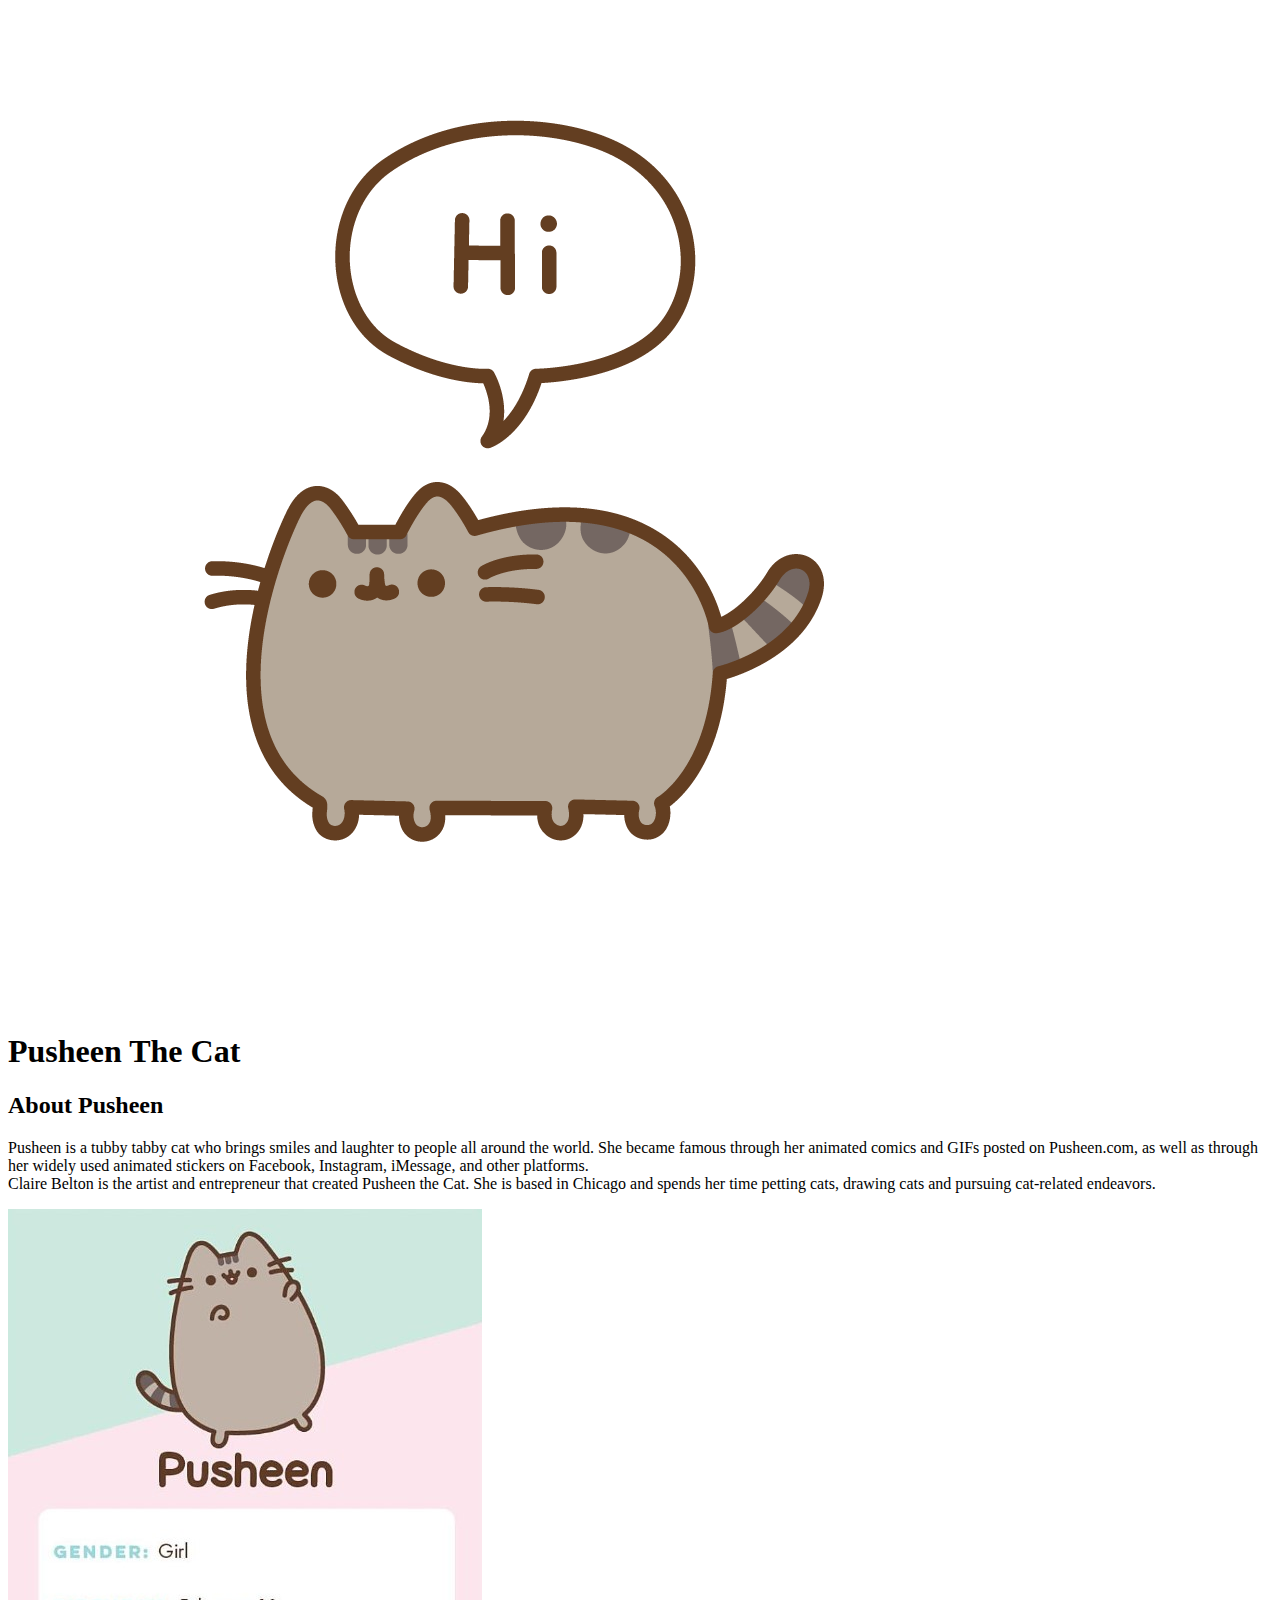
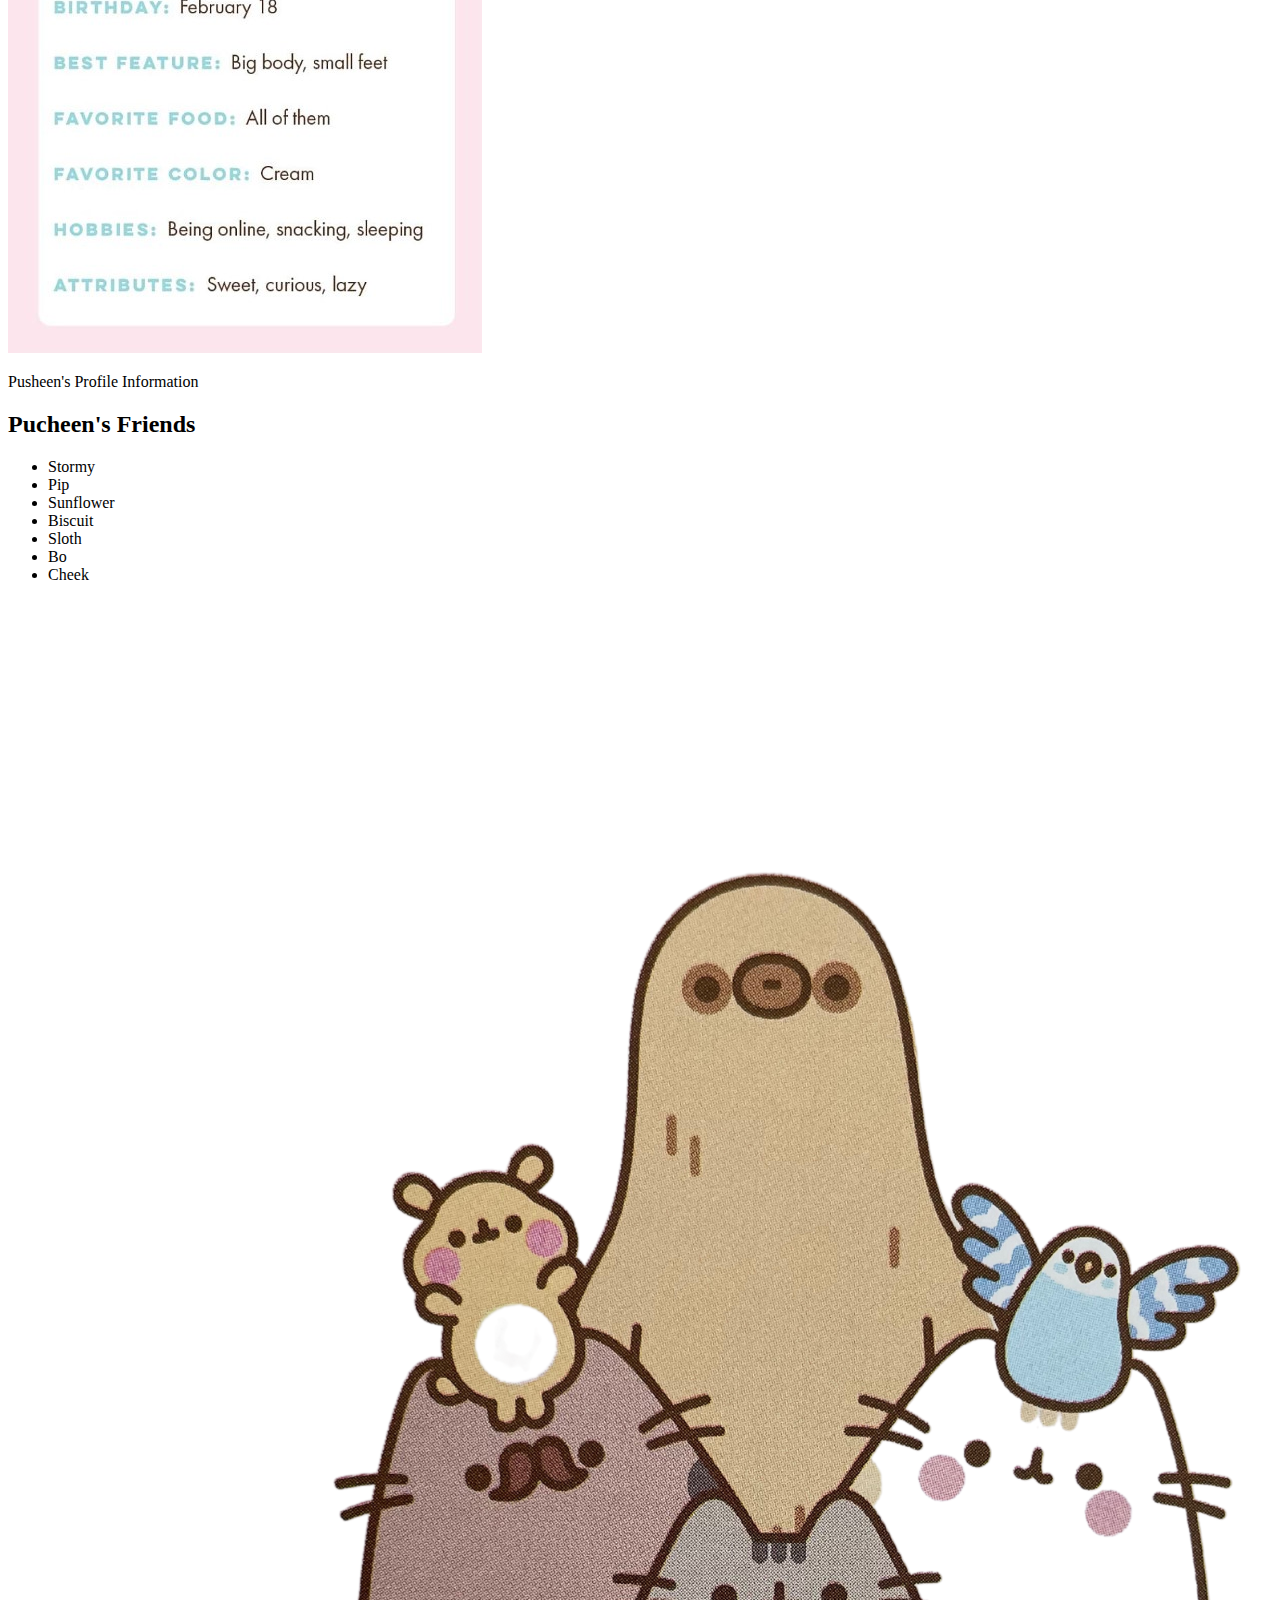
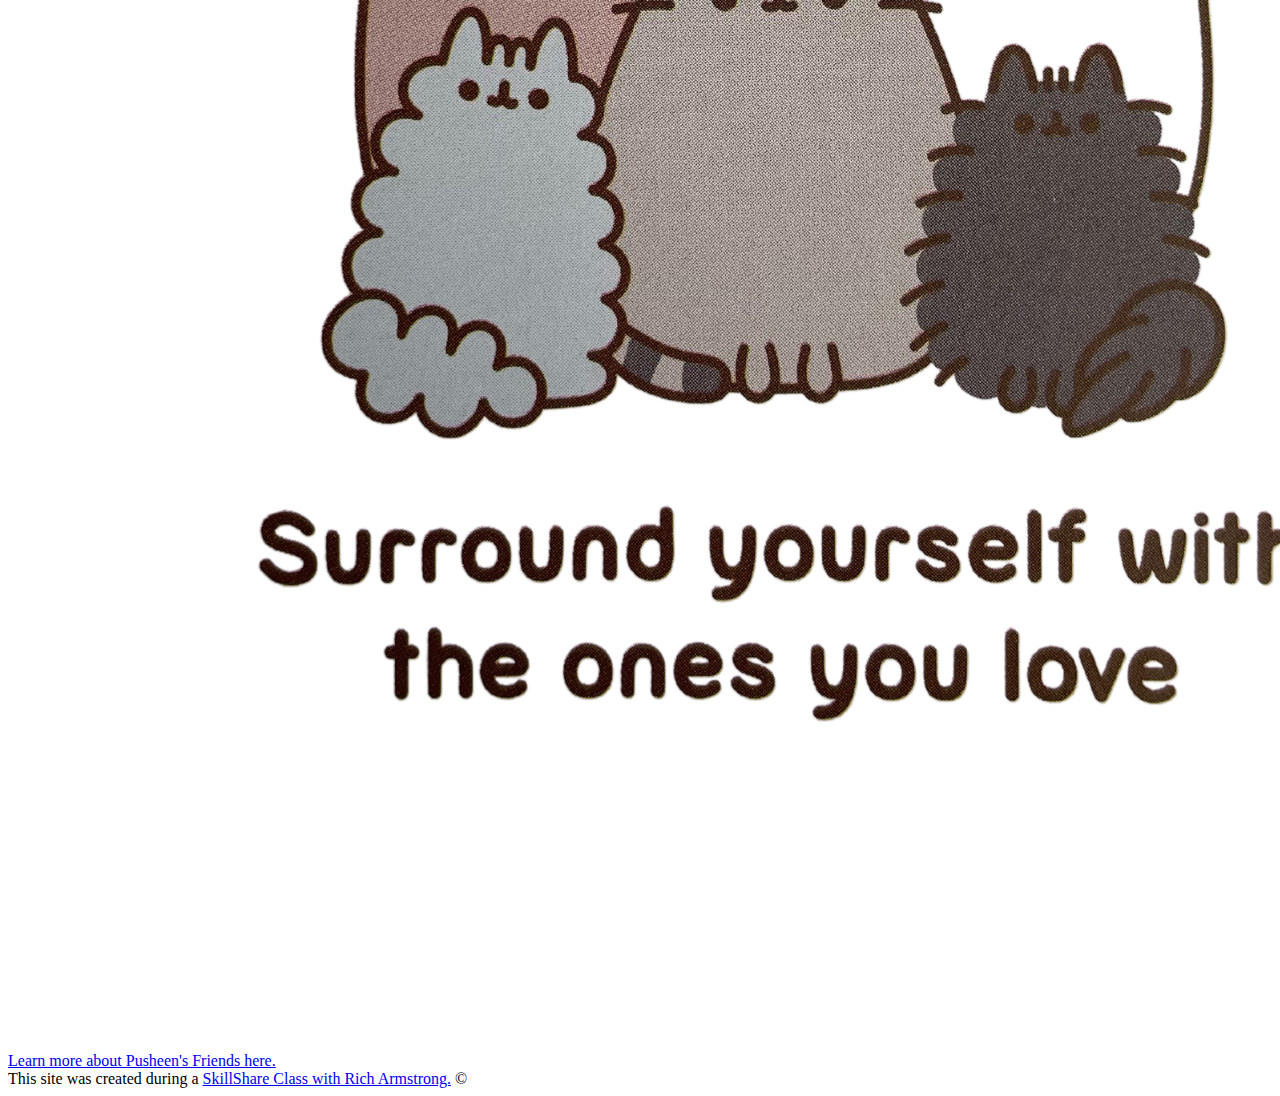
==== index.html @ 9980c14a "Added character's intex.html and some pictures" ====
<!DOCTYPE html>
<html>
<head>
	<meta charset="utf-8">
	<meta name="viewport" content="width=device-width, initial-scale=1">
	<title>Pusheen The Cat</title>
	<link rel="icon" href="img/pusheen-favicon.png"/>
</head>
<body>
	<!-- header element -->
	<header>
		<img src="img/pusheen-hi.png">
		<h1>Pusheen The Cat</h1>
	</header>

	<!-- main element -->
	<main>
		<!-- profile -->
		<h2>About Pusheen</h2>
		<p>Pusheen is a tubby tabby cat who brings smiles and laughter to people all around the world. She became famous through her animated comics and GIFs posted on Pusheen.com, as well as through her widely used animated stickers on Facebook, Instagram, iMessage, and other platforms. <br> 
		Claire Belton is the artist and entrepreneur that created Pusheen the Cat. She is based in Chicago and spends her time petting cats, drawing cats and pursuing cat-related endeavors. </p>
		<img src="img/pusheen-about.jpg">
		<p>Pusheen's Profile Information</p>

		<!-- friends -->

		<h2>Pucheen's Friends</h2>
		<ul>
			<li>Stormy</li>
			<li>Pip</li>
			<li>Sunflower</li>
			<li>Biscuit</li>
			<li>Sloth</li>
			<li>Bo</li>
			<li>Cheek </li>
		</ul>
		<img src="img/pusheen-friends.png"> <br>
		<a target="_blank" href="https://pusheen.com/characters">Learn more about Pusheen's Friends here.</a>
	</main>

<!-- Footer Element -->
<footer> This site was created during a <a target="_blank" href="https://www.skillshare.com/en/user/taptapkaboom"> SkillShare Class with Rich Armstrong.</a> &copy;</footer>

</body>
</html>
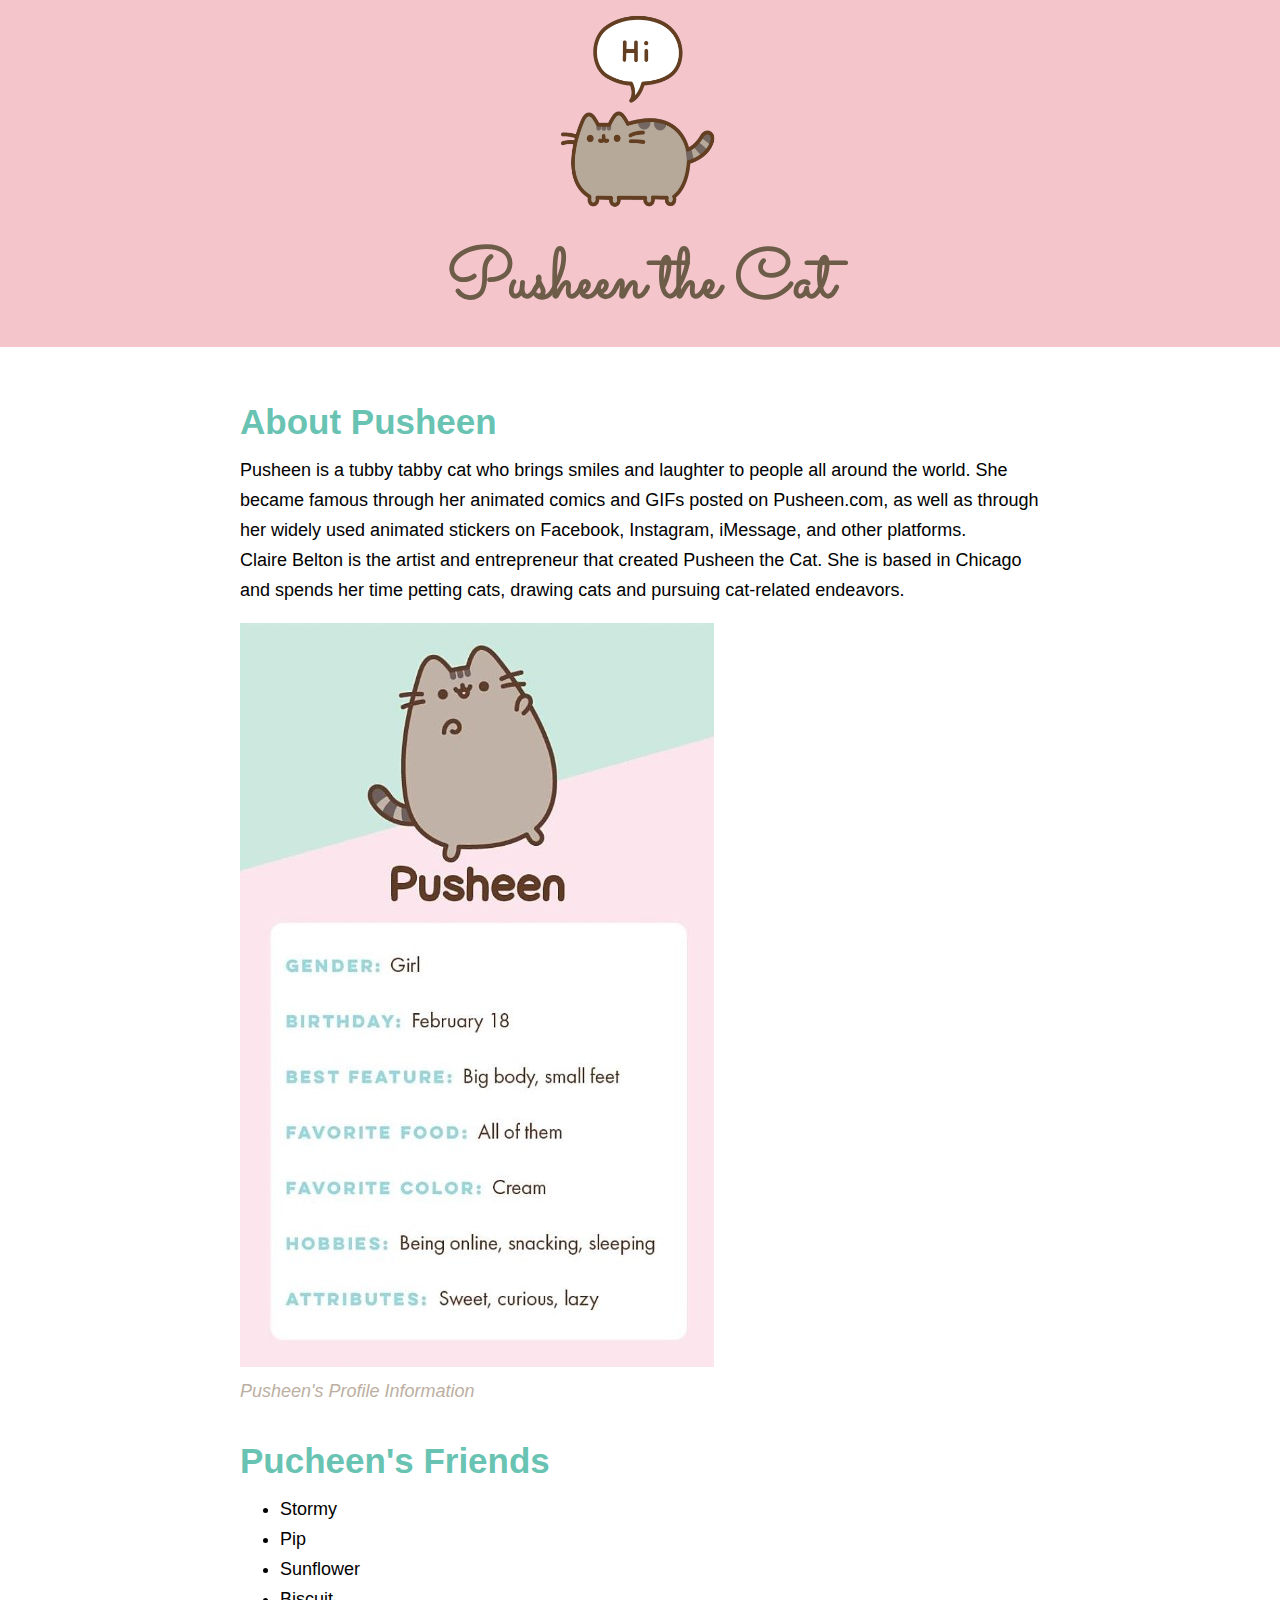
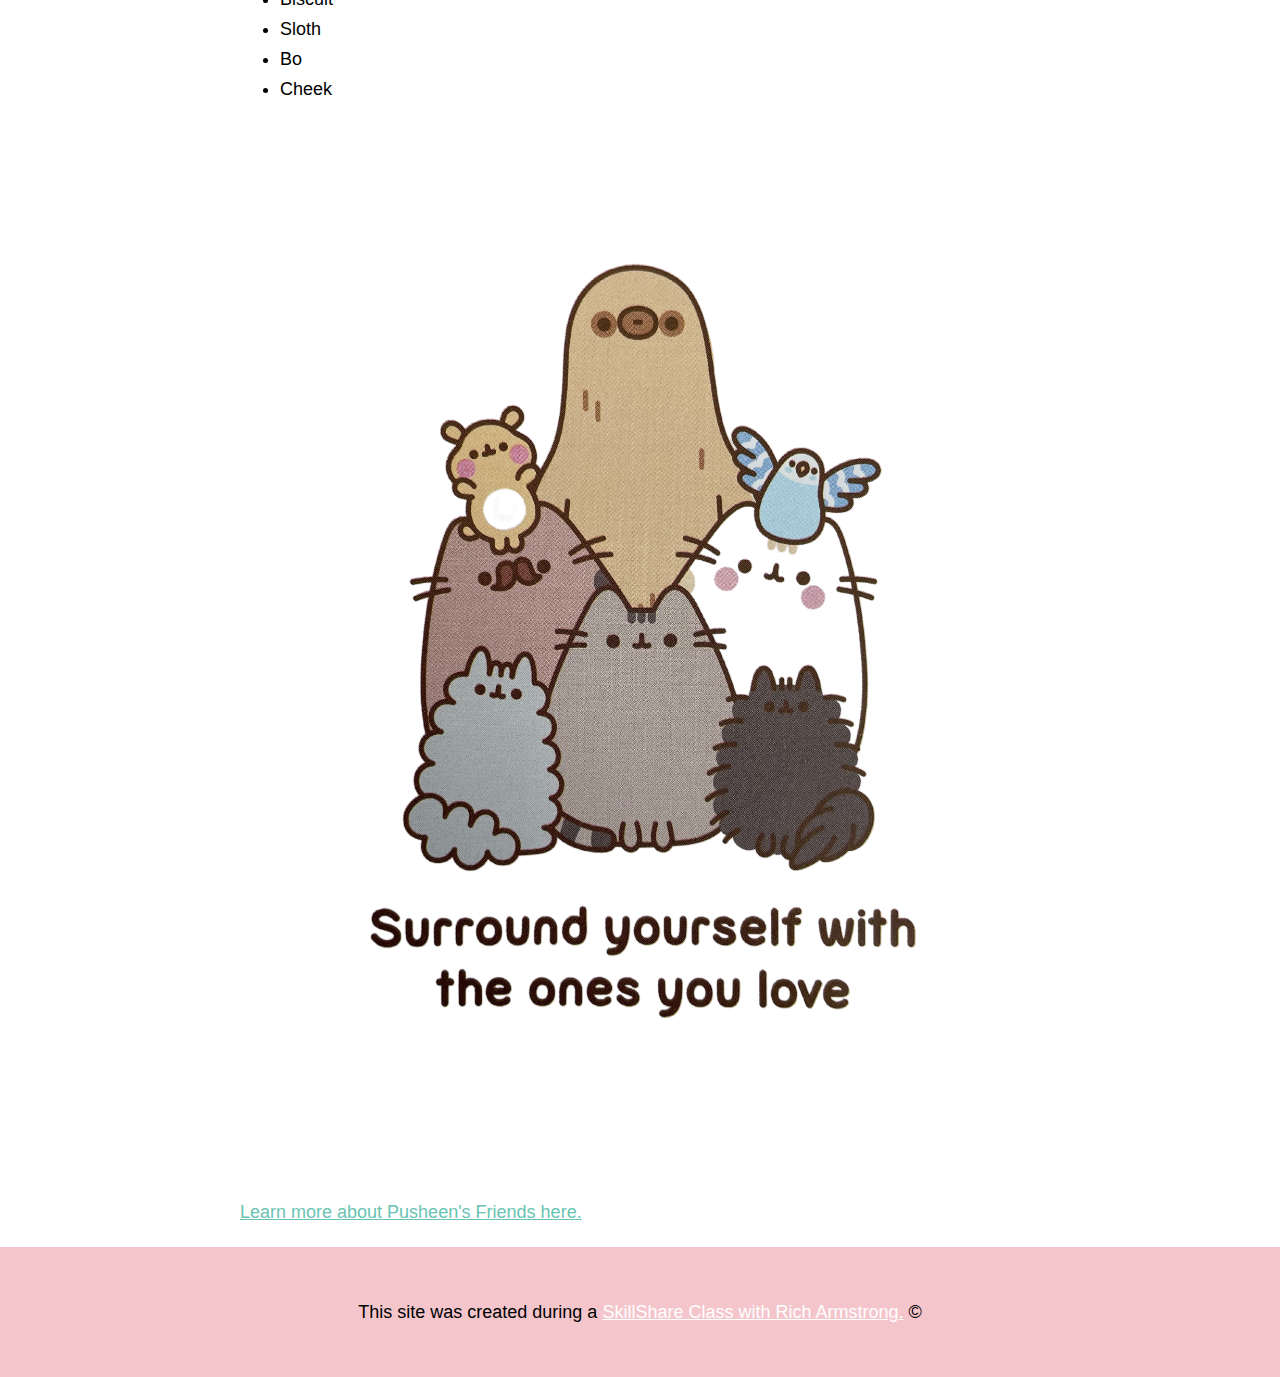
==== commit 5c3013b8: "Wrote CSS for website and changed some HTML" ====
--- a/index.html
+++ b/index.html
@@ -5,12 +5,16 @@
 	<meta name="viewport" content="width=device-width, initial-scale=1">
 	<title>Pusheen The Cat</title>
 	<link rel="icon" href="img/pusheen-favicon.png"/>
+	<link rel="preconnect" href="https://fonts.googleapis.com">
+	<link rel="preconnect" href="https://fonts.gstatic.com" crossorigin>
+	<link href="https://fonts.googleapis.com/css2?family=Sacramento&display=swap" rel="stylesheet">
+	<link rel="stylesheet" type="text/css" href="css/pusheen.css">
 </head>
 <body>
 	<!-- header element -->
 	<header>
 		<img src="img/pusheen-hi.png">
-		<h1>Pusheen The Cat</h1>
+		<h1>Pusheen the Cat</h1>
 	</header>
 
 	<!-- main element -->
@@ -20,7 +24,7 @@
 		<p>Pusheen is a tubby tabby cat who brings smiles and laughter to people all around the world. She became famous through her animated comics and GIFs posted on Pusheen.com, as well as through her widely used animated stickers on Facebook, Instagram, iMessage, and other platforms. <br> 
 		Claire Belton is the artist and entrepreneur that created Pusheen the Cat. She is based in Chicago and spends her time petting cats, drawing cats and pursuing cat-related endeavors. </p>
 		<img src="img/pusheen-about.jpg">
-		<p>Pusheen's Profile Information</p>
+		<p class="caption">Pusheen's Profile Information</p>
 
 		<!-- friends -->
 
--- a/css/pusheen.css
+++ b/css/pusheen.css
@@ -0,0 +1,75 @@
+body{
+	margin: 0;
+		font-family: Roboto, Helvetica, Arial, sans-serif;
+		font-size: 18px;
+		line-height: 30px;
+}
+
+header{
+	background-color: #F4C6CC;
+	text-align: center;
+	padding-top: 2px;
+	padding-bottom: 2px;
+}
+h1, h2{
+	font-family: Lulo, Arial, sans-serif;
+
+}
+
+header h1{
+	color: #6C5C48;
+	font-size: 70px;
+	font-family: 'Sacramento', cursive;
+}
+
+header img{
+	height: 200px;
+	width: 200px;
+	padding-top: 10px;
+}
+
+main{
+	max-width: 800px;
+	margin: 0 auto;
+	padding: 20px;
+}
+
+main img{
+	max-width: 100%;
+}
+
+h2{
+	font-size: 35px;
+	color: #69C3B2;
+	margin: 40px 0 10px;
+}
+
+a{
+	color: #69C3B2;
+}
+a:hover{
+	color: #6C5C48;
+}
+
+footer{
+	background-color: #F4C6CC;
+	text-align: center;
+	padding: 50px;
+}
+
+footer p{
+	margin: 0;
+}
+
+footer a{
+	color: #FEFEFE;
+}
+footera:{
+	color: #6C5C48;
+}
+
+p.caption{
+	color: #BCAFA2;
+	font-style: italic;
+	margin-top: 0;
+}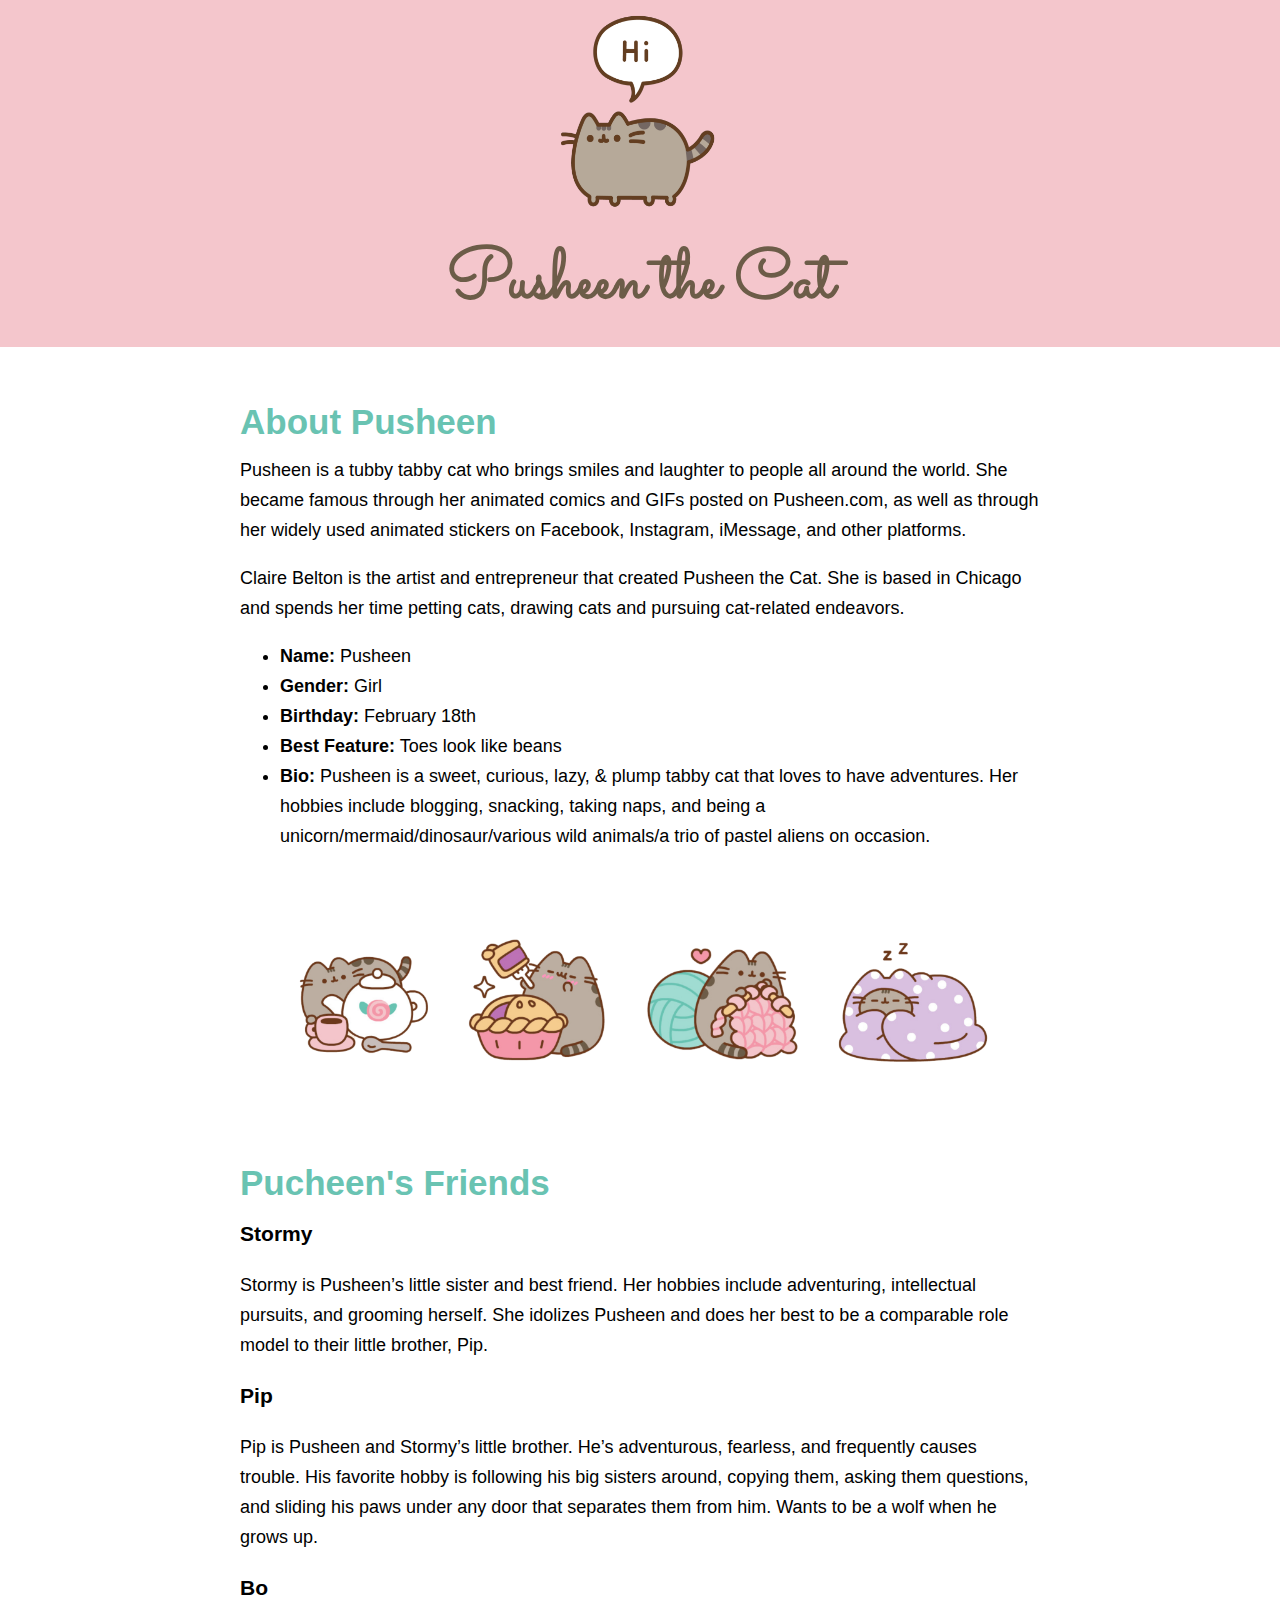
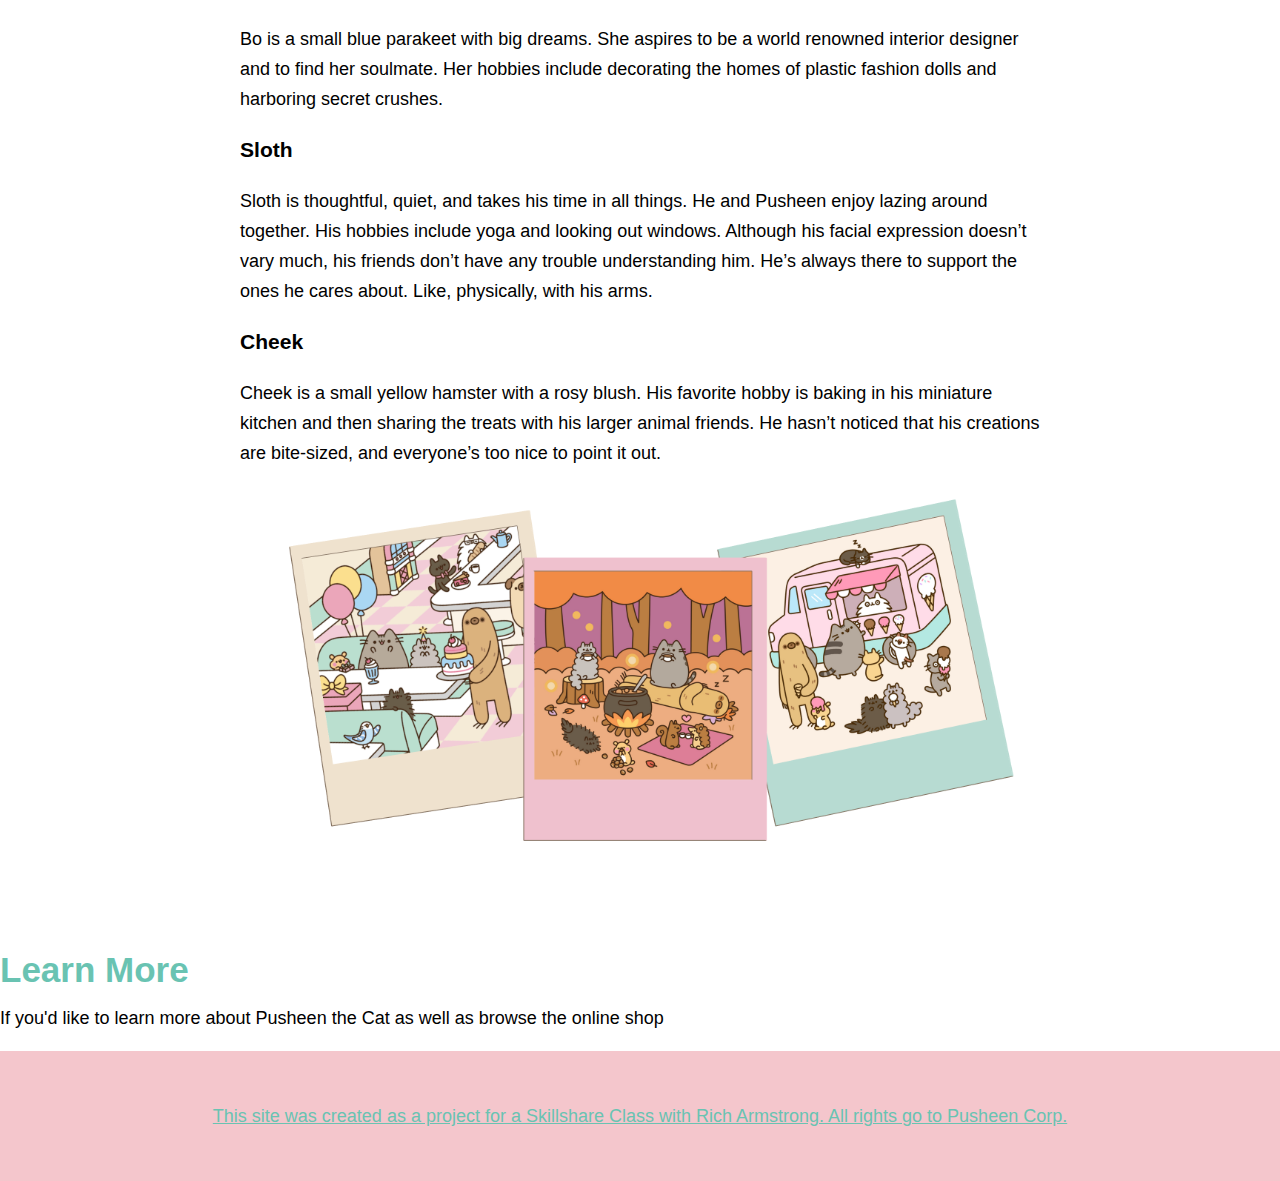
==== commit 0f98ff29: "tried different versions of columns and text" ====
--- a/index.html
+++ b/index.html
@@ -19,31 +19,41 @@
 
 	<!-- main element -->
 	<main>
-		<!-- profile -->
-		<h2>About Pusheen</h2>
-		<p>Pusheen is a tubby tabby cat who brings smiles and laughter to people all around the world. She became famous through her animated comics and GIFs posted on Pusheen.com, as well as through her widely used animated stickers on Facebook, Instagram, iMessage, and other platforms. <br> 
-		Claire Belton is the artist and entrepreneur that created Pusheen the Cat. She is based in Chicago and spends her time petting cats, drawing cats and pursuing cat-related endeavors. </p>
-		<img src="img/pusheen-about.jpg">
-		<p class="caption">Pusheen's Profile Information</p>
 
-		<!-- friends -->
-
-		<h2>Pucheen's Friends</h2>
-		<ul>
-			<li>Stormy</li>
-			<li>Pip</li>
-			<li>Sunflower</li>
-			<li>Biscuit</li>
-			<li>Sloth</li>
-			<li>Bo</li>
-			<li>Cheek </li>
-		</ul>
-		<img src="img/pusheen-friends.png"> <br>
-		<a target="_blank" href="https://pusheen.com/characters">Learn more about Pusheen's Friends here.</a>
+	<!-- profile -->
+	<h2>About Pusheen</h2>
+	<p>Pusheen is a tubby tabby cat who brings smiles and laughter to people all around the world. She became famous through her animated comics and GIFs posted on Pusheen.com, as well as through her widely used animated stickers on Facebook, Instagram, iMessage, and other platforms.</p> 
+	<p>Claire Belton is the artist and entrepreneur that created Pusheen the Cat. She is based in Chicago and spends her time petting cats, drawing cats and pursuing cat-related endeavors.</p>
+	<ul>
+	<li><b>Name:</b> Pusheen</li>
+	<li><b>Gender:</b> Girl</li>
+	<li><b>Birthday:</b> February 18th</li>
+	<li><b>Best Feature:</b> Toes look like beans</li>
+	<li><b>Bio:</b> Pusheen is a sweet, curious, lazy, & plump tabby cat that loves to have adventures. Her hobbies include blogging, snacking, taking naps, and being a unicorn/mermaid/dinosaur/various wild animals/a trio of pastel aliens on occasion.</li>
+	</ul>
+	<img src="img/pusheen-hobbies.png">
+	<!-- friends -->
+	<h2>Pucheen's Friends</h2>
+	<h3>Stormy</h3>
+	<p>Stormy is Pusheen’s little sister and best friend. Her hobbies include adventuring, intellectual pursuits, and grooming herself. She idolizes Pusheen and does her best to be a comparable role model to their little brother, Pip.</p>
+	<h3>Pip</h3>
+	<p>Pip is Pusheen and Stormy’s little brother. He’s adventurous, fearless, and frequently causes trouble. His favorite hobby is following his big sisters around, copying them, asking them questions, and sliding his paws under any door that separates them from him. Wants to be a wolf when he grows up.</p>
+	<h3>Bo</h3>
+	<p>Bo is a small blue parakeet with big dreams. She aspires to be a world renowned interior designer and to find her soulmate. Her hobbies include decorating the homes of plastic fashion dolls and harboring secret crushes.</p>
+	<h3>Sloth</h3>
+	<p>Sloth is thoughtful, quiet, and takes his time in all things. He and Pusheen enjoy lazing around together. His hobbies include yoga and looking out windows. Although his facial expression doesn’t vary much, his friends don’t have any trouble understanding him. He’s always there to support the ones he cares about. Like, physically, with his arms.</p>
+	<h3>Cheek</h3>
+	<p>Cheek is a small yellow hamster with a rosy blush. His favorite hobby is baking in his miniature kitchen and then sharing the treats with his larger animal friends. He hasn’t noticed that his creations are bite-sized, and everyone’s too nice to point it out.</p>
+	<img src="img/pusheen-friends.png"> <br>
 	</main>
 
+	<!-- friends -->
+	<h2>Learn More</h2>
+	<p>If you'd like to learn more about Pusheen the Cat as well as browse the online shop <a target="_blank" href="https://pusheen.com/"></p>
+
 <!-- Footer Element -->
-<footer> This site was created during a <a target="_blank" href="https://www.skillshare.com/en/user/taptapkaboom"> SkillShare Class with Rich Armstrong.</a> &copy;</footer>
-
+<footer>
+	<p>This site was created as a project for a Skillshare Class with Rich Armstrong. All rights go to Pusheen Corp.</p>
+</footer>
 </body>
 </html>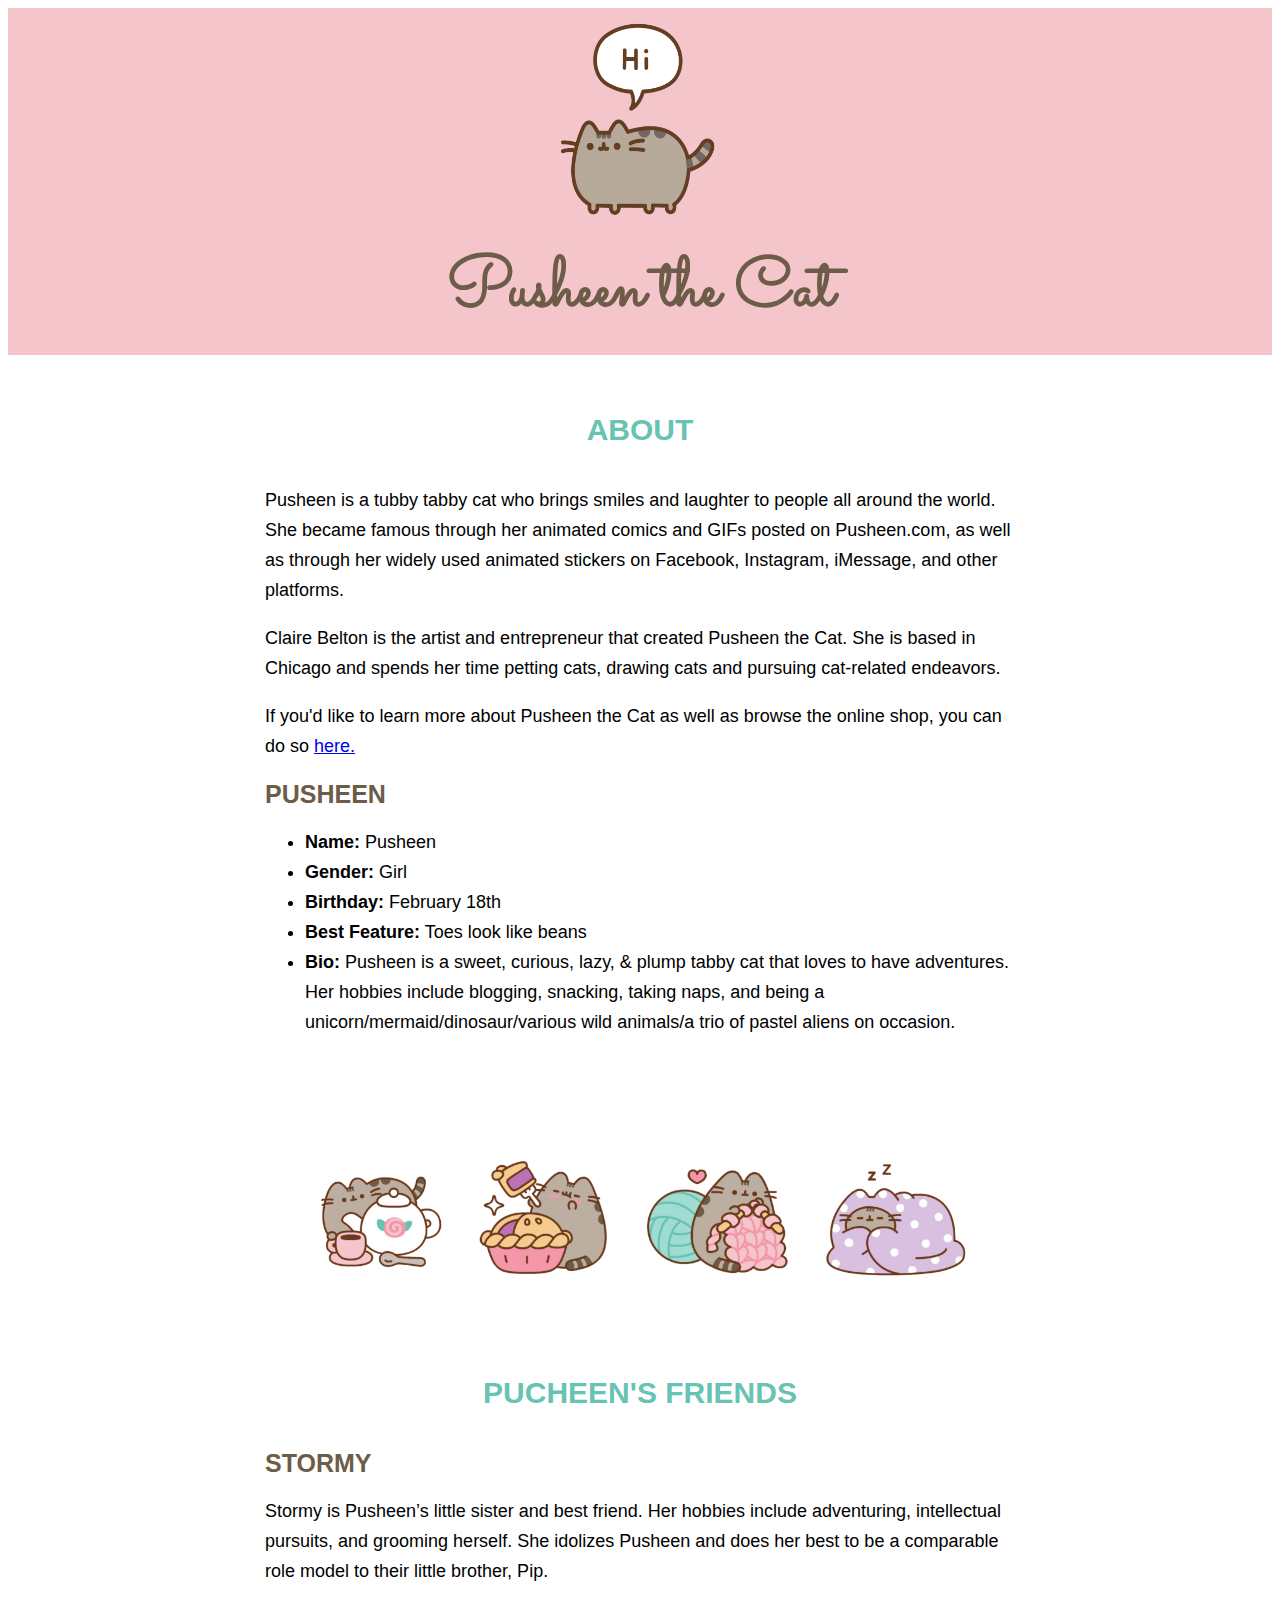
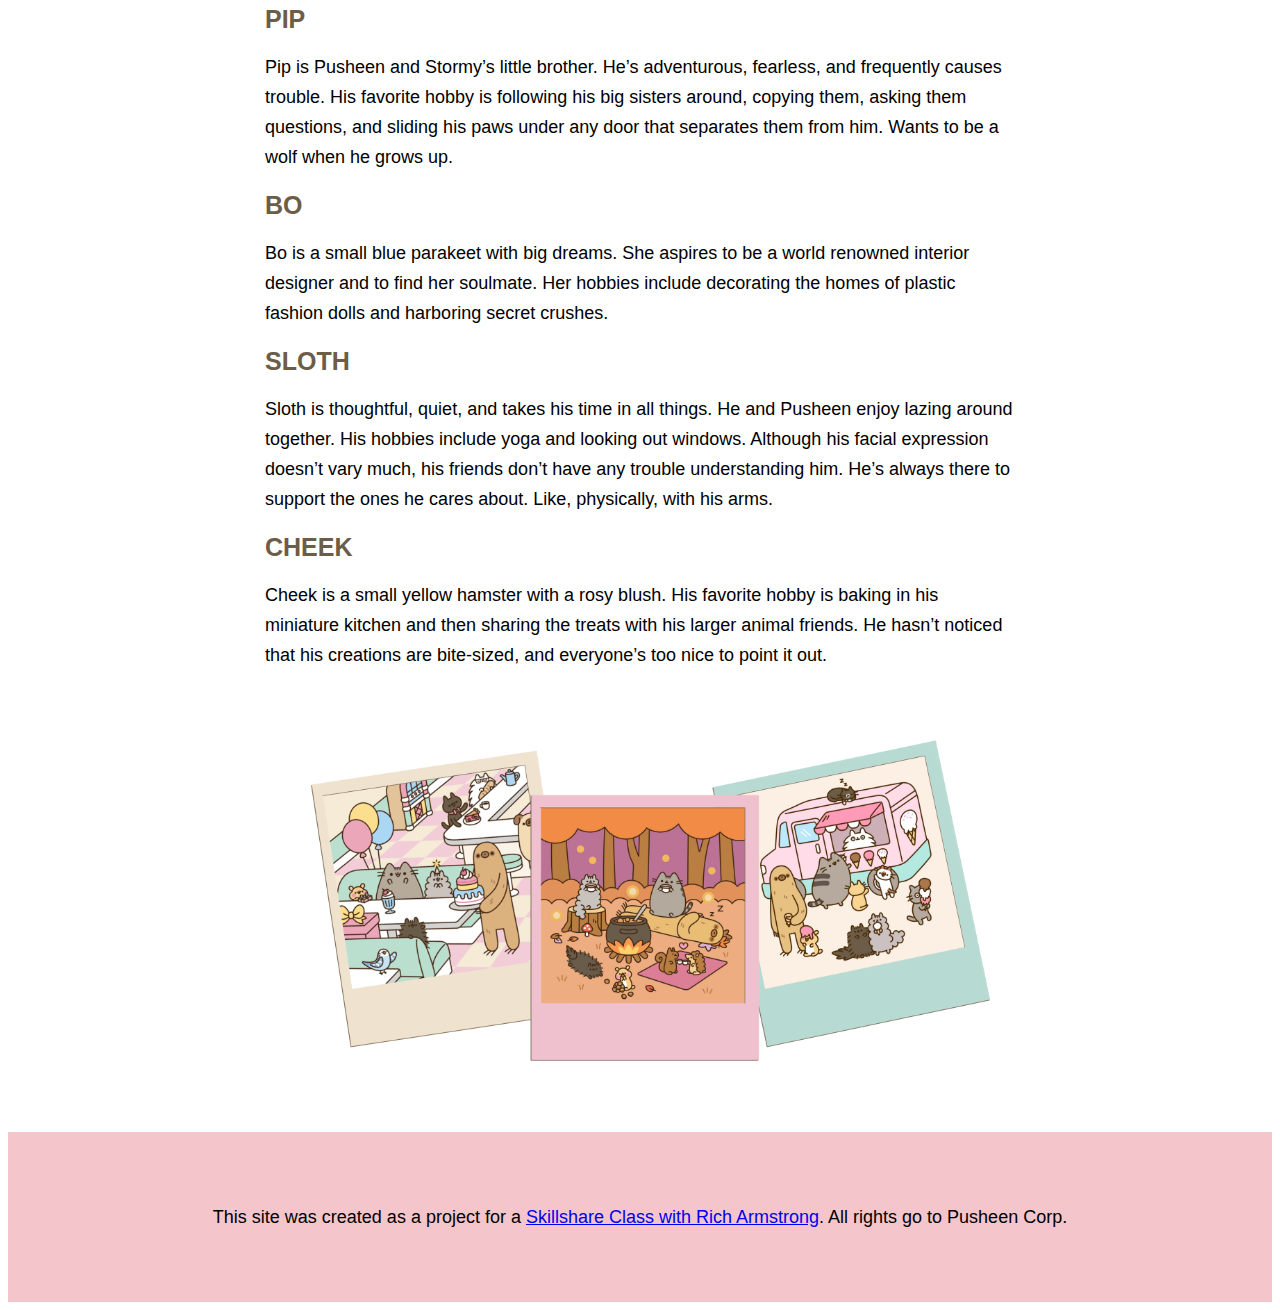
==== commit 46d985a5: "Finalized some of the details" ====
--- a/index.html
+++ b/index.html
@@ -21,9 +21,11 @@
 	<main>
 
 	<!-- profile -->
-	<h2>About Pusheen</h2>
+	<h2>About</h2>
 	<p>Pusheen is a tubby tabby cat who brings smiles and laughter to people all around the world. She became famous through her animated comics and GIFs posted on Pusheen.com, as well as through her widely used animated stickers on Facebook, Instagram, iMessage, and other platforms.</p> 
 	<p>Claire Belton is the artist and entrepreneur that created Pusheen the Cat. She is based in Chicago and spends her time petting cats, drawing cats and pursuing cat-related endeavors.</p>
+	<p>If you'd like to learn more about Pusheen the Cat as well as browse the online shop, you can do so <a href="https://pusheen.com/"> here.</a></p>
+	<h3>Pusheen</h3>
 	<ul>
 	<li><b>Name:</b> Pusheen</li>
 	<li><b>Gender:</b> Girl</li>
@@ -46,14 +48,8 @@
 	<p>Cheek is a small yellow hamster with a rosy blush. His favorite hobby is baking in his miniature kitchen and then sharing the treats with his larger animal friends. He hasn’t noticed that his creations are bite-sized, and everyone’s too nice to point it out.</p>
 	<img src="img/pusheen-friends.png"> <br>
 	</main>
-
-	<!-- friends -->
-	<h2>Learn More</h2>
-	<p>If you'd like to learn more about Pusheen the Cat as well as browse the online shop <a target="_blank" href="https://pusheen.com/"></p>
-
-<!-- Footer Element -->
 <footer>
-	<p>This site was created as a project for a Skillshare Class with Rich Armstrong. All rights go to Pusheen Corp.</p>
+	<p>This site was created as a project for a <a href="https://www.skillshare.com/en/user/taptapkaboom"> Skillshare Class with Rich Armstrong</a>. All rights go to Pusheen Corp.</p>
 </footer>
 </body>
 </html>--- a/css/pusheen.css
+++ b/css/pusheen.css
@@ -1,9 +1,10 @@
 body{
-	margin: 0;
-		font-family: Roboto, Helvetica, Arial, sans-serif;
-		font-size: 18px;
-		line-height: 30px;
+	font-family: Roboto, Helvetica, Arial, sans-serif;
+	font-size: 18px;
+	line-height: 30px;
 }
+
+/* write your comment here */
 
 header{
 	background-color: #F4C6CC;
@@ -11,6 +12,7 @@
 	padding-top: 2px;
 	padding-bottom: 2px;
 }
+
 h1, h2{
 	font-family: Lulo, Arial, sans-serif;
 
@@ -29,26 +31,30 @@
 }
 
 main{
-	max-width: 800px;
+	max-width: 750px;
 	margin: 0 auto;
 	padding: 20px;
 }
 
 main img{
 	max-width: 100%;
+	margin-top: 40px;
 }
 
 h2{
-	font-size: 35px;
+	font-size: 30px;
 	color: #69C3B2;
-	margin: 40px 0 10px;
+	margin: 40px 0 40px;
+	text-transform: uppercase;
+	text-align: center;
 }
 
-a{
-	color: #69C3B2;
-}
-a:hover{
+h3{
+	font-size: 25px;
 	color: #6C5C48;
+	margin: 0;
+	text-transform: uppercase;
+	padding: 0;
 }
 
 footer{
@@ -58,18 +64,7 @@
 }
 
 footer p{
-	margin: 0;
-}
-
-footer a{
-	color: #FEFEFE;
-}
-footera:{
-	color: #6C5C48;
-}
-
-p.caption{
-	color: #BCAFA2;
-	font-style: italic;
-	margin-top: 0;
+	max-width: 900px;
+	margin: 0 auto;
+	padding: 20px;
 }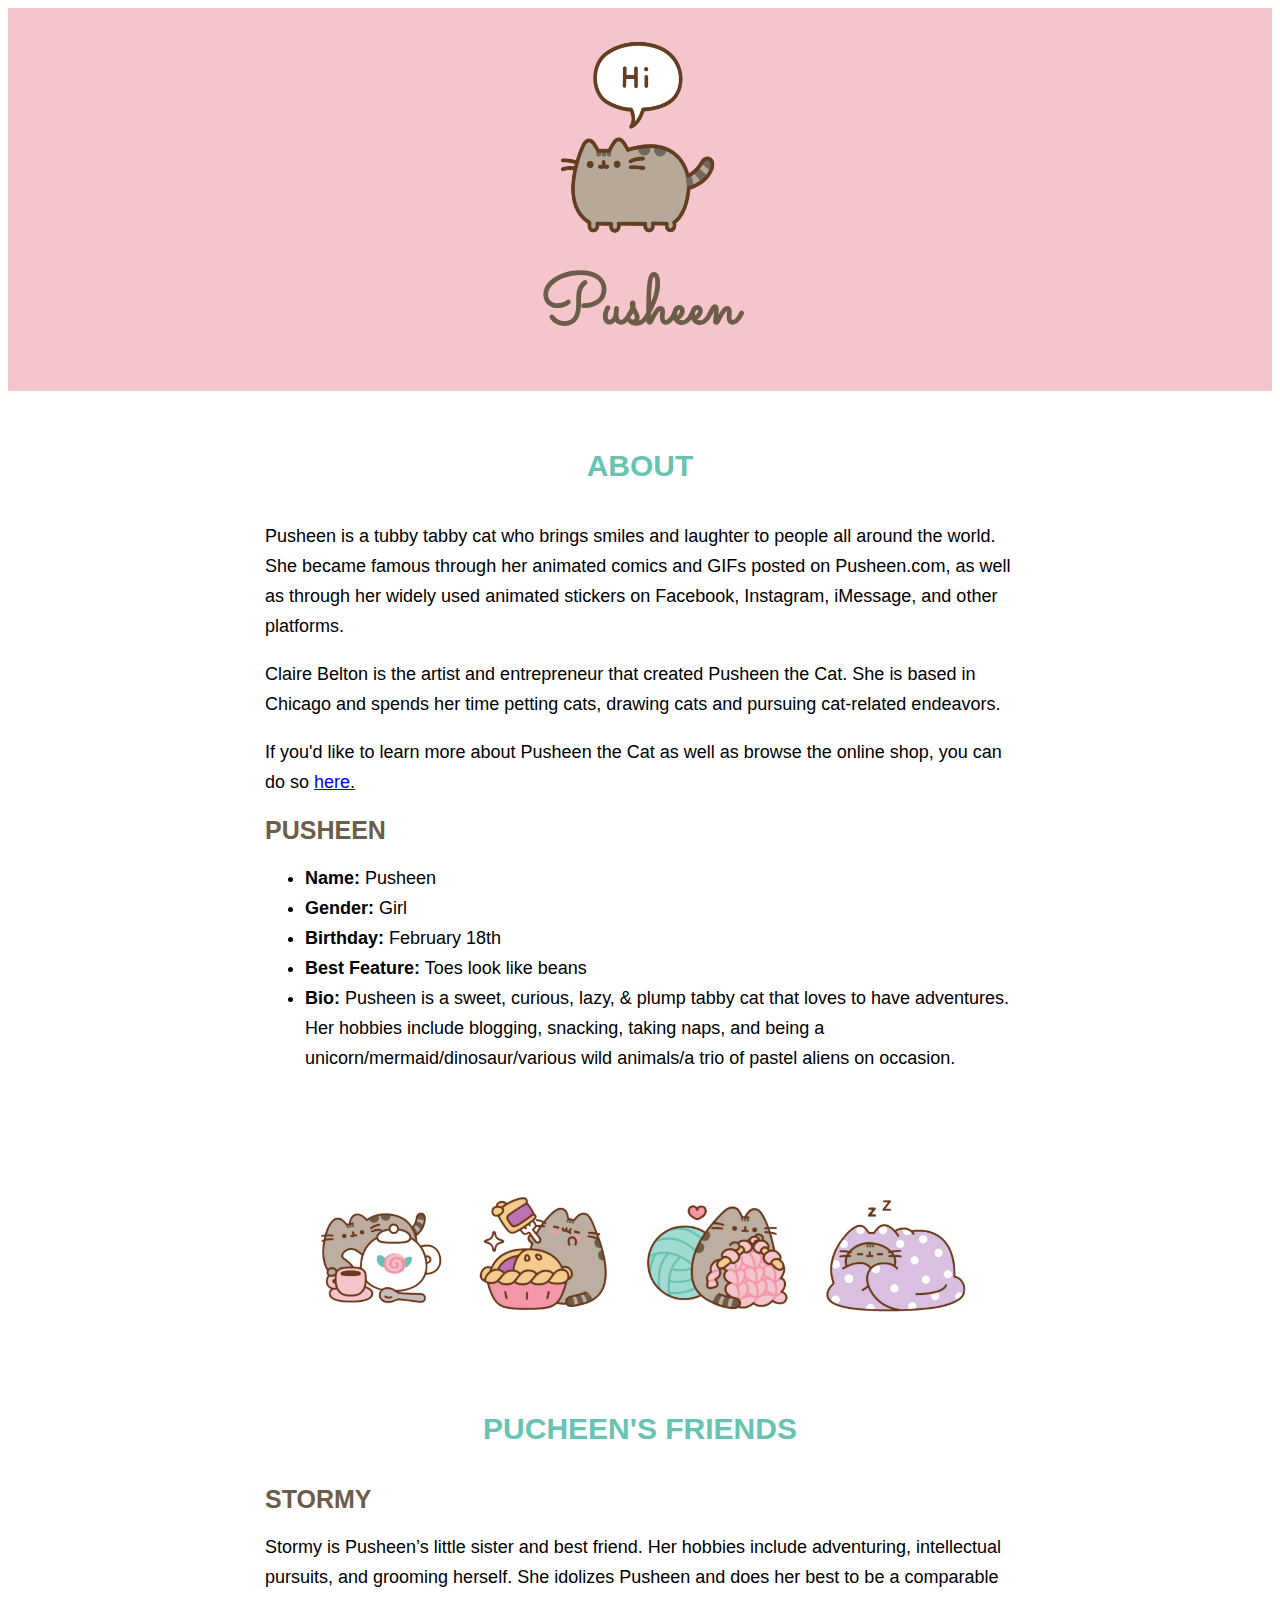
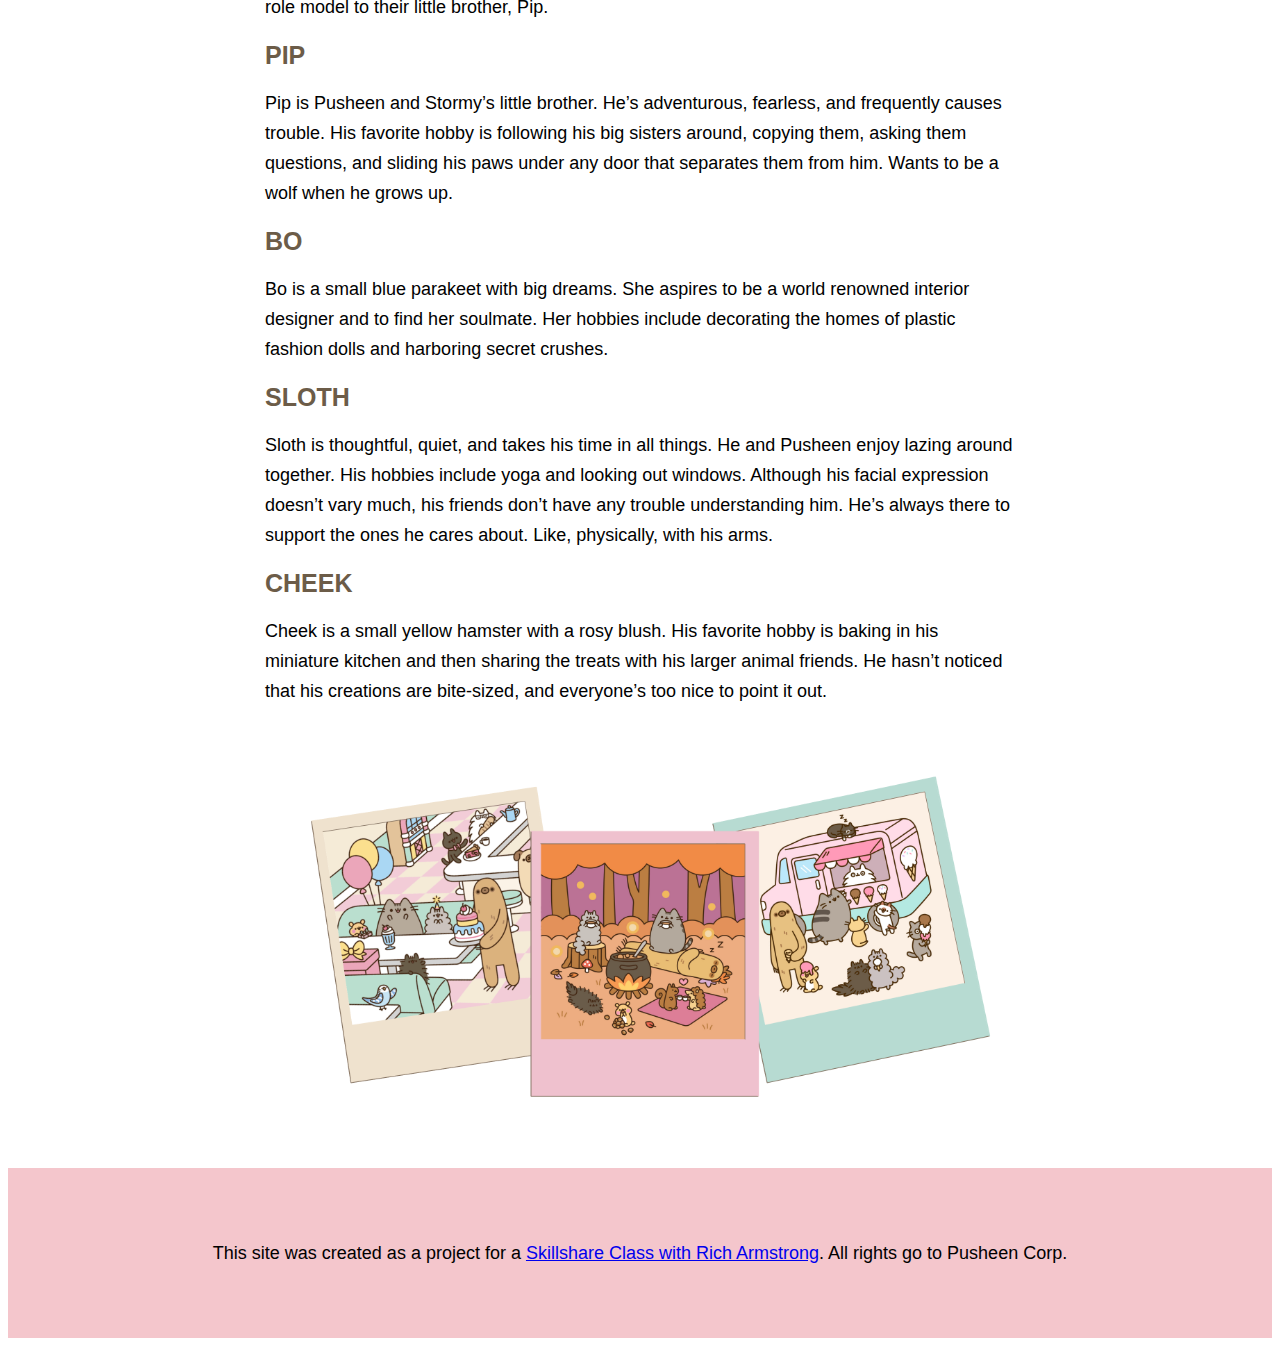
==== commit afb7042e: "Updated H1" ====
--- a/index.html
+++ b/index.html
@@ -14,7 +14,7 @@
 	<!-- header element -->
 	<header>
 		<img src="img/pusheen-hi.png">
-		<h1>Pusheen the Cat</h1>
+		<h1>Pusheen</h1>
 	</header>
 
 	<!-- main element -->
--- a/css/pusheen.css
+++ b/css/pusheen.css
@@ -9,8 +9,7 @@
 header{
 	background-color: #F4C6CC;
 	text-align: center;
-	padding-top: 2px;
-	padding-bottom: 2px;
+	padding: 20px;
 }
 
 h1, h2{
@@ -22,6 +21,7 @@
 	color: #6C5C48;
 	font-size: 70px;
 	font-family: 'Sacramento', cursive;
+	text-align: center;
 }
 
 header img{
